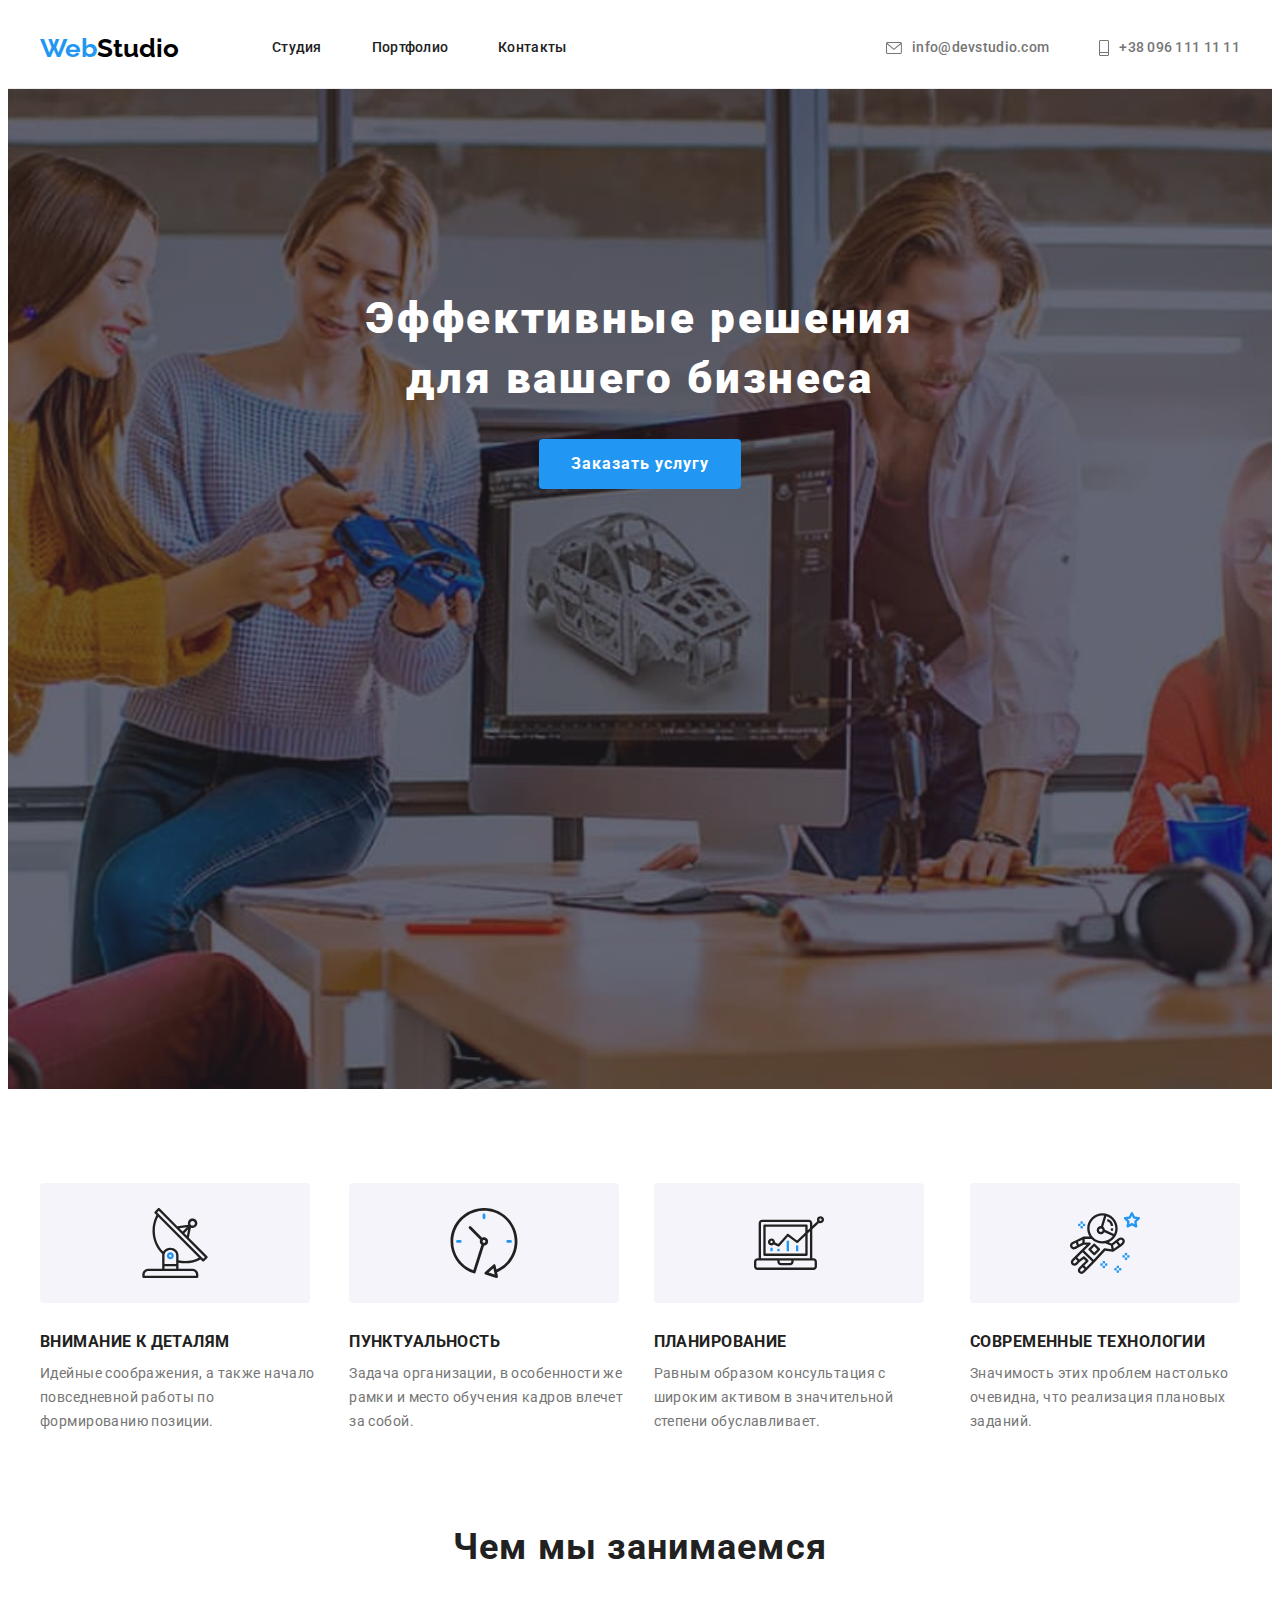
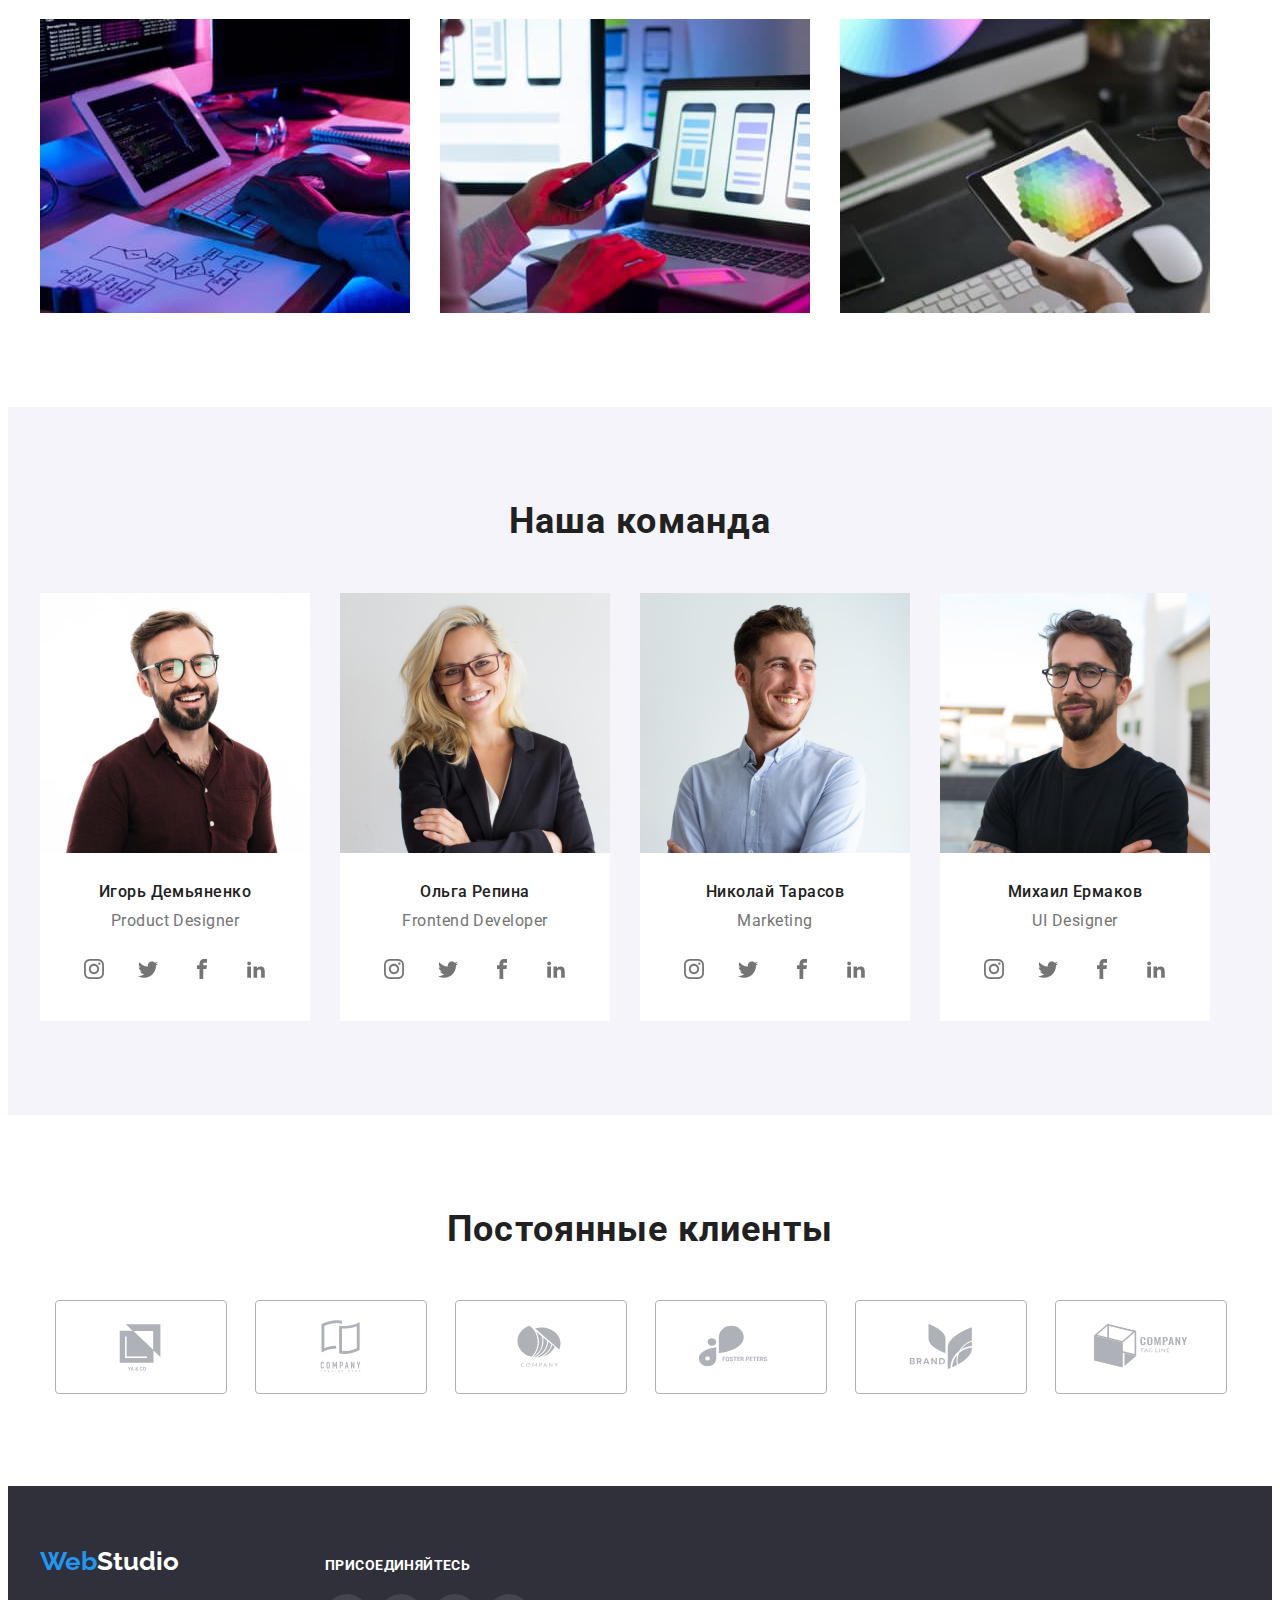
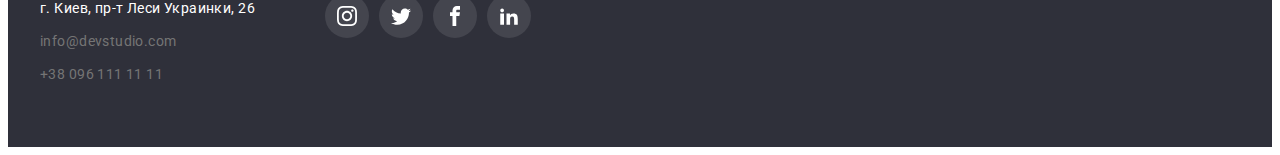
==== index.html @ a933f5f8 "Copy work 4 in work 5" ====
<!DOCTYPE html>
<html lang="ru">
<head>
    <meta charset="UTF-8">
    <meta http-equiv="X-UA-Compatible" content="IE=edge">
    <meta name="viewport" content="width=device-width, initial-scale=1.0">
    <title>Студия</title>
    <link rel="preconnect" href="https://fonts.googleapis.com">
<link rel="preconnect" href="https://fonts.gstatic.com" crossorigin>
<link href="https://fonts.googleapis.com/css2?family=Raleway:wght@700&family=Roboto:wght@400;500;700;900&display=swap" rel="stylesheet">
<link rel="stylesheet" href="https://cdnjs.cloudflare.com/ajax/libs/modern-normalize/1.1.0/modern-normalize.min.css" integrity="sha512-wpPYUAdjBVSE4KJnH1VR1HeZfpl1ub8YT/NKx4PuQ5NmX2tKuGu6U/JRp5y+Y8XG2tV+wKQpNHVUX03MfMFn9Q==" crossorigin="anonymous" referrerpolicy="no-referrer" />
<link rel="stylesheet" href="./css/styles.css">
</head>
    <body>
        <header>
            <div class="header-section">
                <div class="conteiner header-conteiner">
                    <nav class="header-nav">
                        <a class="logo-firstpart" href="./index.html">Web<span class="logo-secondpart">Studio</span></a>
                        <ul class="header-nav-list">
                            <li class="header-nav-item"><a class="nav-link" href="./index.html">Студия</a></li>
                            <li class="header-nav-item"><a class="nav-link" href="./portfolio.html">Портфолио</a></li>
                            <li class="header-nav-item"><a class="nav-link" href="" target="_blank" rel="noopener noferrer">Контакты</a></li>
                        </ul>
                    </nav>
                        <ul class="contacts">
                            <li class="contacts-item"><a class="contacts-link" href="mailto:info@devstudio.com"><svg class="mail-icon" width="16" height="12"><use href="./images/icons.svg#icon-mail-icon"></use></svg>info@devstudio.com</a></li>
                            <li class="contacts-item"><a class="contacts-link" href="tel:+38 0961111111"><svg class="tell-icon" width="10" height="16"><use href="./images/icons.svg#icon-tel-icon"></use></svg>+38 096 111 11 11</a></li>
                    </ul>
                </div>     
            </div>
        </header>
    <main>
            <section class="hero overlay">
                <div class="conteiner">
                    <h1 class="hero-title">Эффективные решения<br/> для вашего бизнеса</h1>
                    <button type="button" class="hero-button">Заказать услугу</button>
            </section>
            <section class="section">
                <div class="conteiner">
                    <h2 class="visually-hidden">Наши приоритеты</h2>
                    <ul class="priorities-list">
                        <li class="priorities-title">
                            <div class="icon-conteiner">
                                <svg width="70" height="70"><use href="./images/icons.svg#icon-antenna-1"></use></svg>
                            </div>
                            <h3>ВНИМАНИЕ К ДЕТАЛЯМ</h3>
                                <p class="priorities-text" >Идейные соображения, а также начало повседневной работы по формированию позиции.</p></li>
                        <li class="priorities-title">
                            <div class="icon-conteiner">
                                <svg width="70" height="70"><use href="./images/icons.svg#icon-clock-1"></use></svg>
                            </div>
                            <h3>ПУНКТУАЛЬНОСТЬ</h3>
                                <p class="priorities-text">Задача организации, в особенности же рамки и место обучения кадров влечет за собой.</p></li>
                        <li class="priorities-title">
                            <div class="icon-conteiner">
                                <svg width="70" height="70"><use href="./images/icons.svg#icon-diagram-1"></use></svg>
                            </div>
                            <h3>ПЛАНИРОВАНИЕ</h3>
                                <p class="priorities-text">Равным образом консультация с широким активом в значительной степени обуславливает.</p></li>
                        <li class="priorities-title">
                            <div class="icon-conteiner">
                                <svg width="70" height="70"><use href="./images/icons.svg#icon-astronaut-1"></use></svg>
                            </div>
                            <h3>СОВРЕМЕННЫЕ ТЕХНОЛОГИИ</h3>
                                <p class="priorities-text">Значимость этих проблем настолько очевидна, что реализация плановых заданий.</p></li>
                    </ul>
                </div>
            </div>
        </section>
        <section class="section specification">
            <div class="conteiner">
                <h2 class="specification-title">Чем мы занимаемся</h2>
                <ul class="specification-list">
                    <li class="specification-item"><img src="images\what_are_we_doing.jpg" alt="Проэктируем дизайн" width="370" height="294"></li>
                    <li class="specification-item"><img src="images\what_are_we_doing1.jpg" alt="Адаптация с гаджетами" width="370" height="294"></li>
                    <li class="specification-item"><img src="images\what_are_we_doing2.jpg" alt="Разработка приложений" width="370" height="294"></li>
                </ul>
            </div>
        </section>
        <section class="section team">
            <div class="conteiner">
                    <h2 class="team-title">Наша команда</h2>
                    <ul class="team-list" >
                        <li class="team-item"><img src="images\igor_demiyanenko.jpg" alt="Игорь Демьяненко фото" width="270" height="260">
                            <div class="team-list-card">
                                <h3 class="team-list-name">Игорь Демьяненко</h3>
                                <p class="team-list-profession">Product Designer</p>
                                <ul class="team-sociallink-list">
                                    <li class="team-sociallink-item">
                                        <a href="" class="team-social-link">
                                            <svg class="team-sociall-icon" width="20" height="20">
                                                <use href="./images/icons.svg#icon-instagram"></use>
                                            </svg>
                                        </a>
                                    </li>
                                    <li class="team-sociallink-item">
                                        <a href="" class="team-social-link">
                                            <svg class="team-sociall-icon" width="20" height="20">
                                                <use href="./images/icons.svg#icon-twitter"></use>
                                            </svg>
                                        </a>
                                    </li>
                                    <li class="team-sociallink-item">
                                        <a href="" class="team-social-link">
                                            <svg class="team-sociall-icon" width="20" height="20">
                                                <use href="./images/icons.svg#icon-facebook"></use>
                                            </svg>
                                        </a>
                                    </li>
                                    <li class="team-sociallink-item">
                                        <a href="" class="team-social-link">
                                            <svg class="team-sociall-icon" width="20" height="20">
                                                <use href="./images/icons.svg#icon-linkedin"></use>
                                            </svg>
                                        </a>
                                    </li>
                                </ul>
                            </div>
                        </li>
                        <li class="team-item"><img src="images\olha_repina.jpg" alt="Ольга Репина фото" width="270" height="260">
                            <div class="team-list-card">
                                <h3 class="team-list-name">Ольга Репина</h3>
                                <p class="team-list-profession">Frontend Developer</p>
                                <ul class="team-sociallink-list">
                                    <li class="team-sociallink-item">
                                        <a href="" class="team-social-link">
                                            <svg class="team-sociall-icon" width="20" height="20">
                                                <use href="./images/icons.svg#icon-instagram"></use>
                                            </svg>
                                        </a>
                                    </li>
                                    <li class="team-sociallink-item">
                                        <a href="" class="team-social-link">
                                            <svg class="team-sociall-icon" width="20" height="20">
                                                <use href="./images/icons.svg#icon-twitter"></use>
                                            </svg>
                                        </a>
                                    </li>
                                    <li class="team-sociallink-item">
                                        <a href="" class="team-social-link">
                                            <svg class="team-sociall-icon" width="20" height="20">
                                                <use href="./images/icons.svg#icon-facebook"></use>
                                            </svg>
                                        </a>
                                    </li>
                                    <li class="team-sociallink-item">
                                        <a href="" class="team-social-link">
                                            <svg class="team-sociall-icon" width="20" height="20">
                                                <use href="./images/icons.svg#icon-linkedin"></use>
                                            </svg>
                                        </a>
                                    </li>
                                </ul>
                            </div>
                        </li>
                        <li class="team-item"><img src="images\nikolay_tarasov.jpg" alt="Николай Тарасов фото" width="270" height="260">
                            <div class="team-list-card">
                                <h3 class="team-list-name">Николай Тарасов</h3>
                                <p class="team-list-profession">Marketing</p>
                                <ul class="team-sociallink-list">
                                    <li class="team-sociallink-item">
                                        <a href="" class="team-social-link">
                                            <svg class="team-sociall-icon" width="20" height="20">
                                                <use href="./images/icons.svg#icon-instagram"></use>
                                            </svg>
                                        </a>
                                    </li>
                                    <li class="team-sociallink-item">
                                        <a href="" class="team-social-link">
                                            <svg class="team-sociall-icon" width="20" height="20">
                                                <use href="./images/icons.svg#icon-twitter"></use>
                                            </svg>
                                        </a>
                                    </li>
                                    <li class="team-sociallink-item">
                                        <a href="" class="team-social-link">
                                            <svg class="team-sociall-icon" width="20" height="20">
                                                <use href="./images/icons.svg#icon-facebook"></use>
                                            </svg>
                                        </a>
                                    </li>
                                    <li class="team-sociallink-item">
                                        <a href="" class="team-social-link">
                                            <svg class="team-sociall-icon" width="20" height="20">
                                                <use href="./images/icons.svg#icon-linkedin"></use>
                                            </svg>
                                        </a>
                                    </li>
                                </ul>
                            </div>
                        </li>
                        <li class="team-item"><img src="images\mihail_ermakov.jpg" alt="Михаил Ермаков фото" width="270" height="260">
                            <div class="team-list-card">
                                <h3 class="team-list-name">Михаил Ермаков</h3>
                                <p class="team-list-profession">UI Designer</p>
                                <ul class="team-sociallink-list">
                                    <li class="team-sociallink-item">
                                        <a href="" class="team-social-link">
                                            <svg class="team-sociall-icon" width="20" height="20">
                                                <use href="./images/icons.svg#icon-instagram"></use>
                                            </svg>
                                        </a>
                                    </li>
                                    <li class="team-sociallink-item">
                                        <a href="" class="team-social-link">
                                            <svg class="team-sociall-icon" width="20" height="20">
                                                <use href="./images/icons.svg#icon-twitter"></use>
                                            </svg>
                                        </a>
                                    </li>
                                    <li class="team-sociallink-item">
                                        <a href="" class="team-social-link">
                                            <svg class="team-sociall-icon" width="20" height="20">
                                                <use href="./images/icons.svg#icon-facebook"></use>
                                            </svg>
                                        </a>
                                    </li>
                                    <li class="team-sociallink-item">
                                        <a href="" class="team-social-link">
                                            <svg class="team-sociall-icon" width="20" height="20">
                                                <use href="./images/icons.svg#icon-linkedin"></use>
                                            </svg>
                                        </a>
                                    </li>
                                </ul>
                            </div>
                        </li>
                    </ul>
            </div>
        </section>
        <section class="section">
            <div class="conteiner">
                <h2 class="clients-title">Постоянные клиенты</h2>
                <ul class="clients-list">
                    <li class="clients-item">
                        <a href="" class="clients-link">
                            <svg class="clients-icon" width="106" height="60">
                            <use href="./images/icons.svg#icon-clients-logoone"></use>
                            </svg>
                        </a>
                    </li>
                    <li class="clients-item">
                        <a href="" class="clients-link">
                            <svg class="clients-icon" width="106" height="60">
                                <use href="./images/icons.svg#icon-clients-logotwo"></use>
                            </svg>
                        </a>
                    </li>
                    <li class="clients-item">
                        <a href="" class="clients-link">
                            <svg class="clients-icon" width="106" height="60">
                                <use href="./images/icons.svg#icon-clients-logothree"></use>
                            </svg>
                        </a>
                    </li>
                    <li class="clients-item">
                        <a href="" class="clients-link">
                            <svg class="clients-icon" width="106" height="60">
                                <use href="./images/icons.svg#icon-clients-logofour"></use>
                            </svg>
                        </a>
                    </li>
                    <li class="clients-item">
                        <a href="" class="clients-link">
                            <svg class="clients-icon" width="106" height="60">
                                <use href="./images/icons.svg#icon-clients-logofive"></use>
                            </svg>
                        </a>
                    </li>
                    <li class="clients-item">
                        <a href="" class="clients-link">
                            <svg class="clients-icon" width="106" height="60">
                                <use href="./images/icons.svg#icon-clients-logosix"></use>
                            </svg>
                        </a>
                    </li>
                </ul>

            </div>
        </section>
    </main>
        <footer class="section-footer">
            <div class="conteiner conteiner-footer">
                <div class="footer-logo-part">
                    <a class="logo-firstpartfooter footer-link" href="./index.html">Web<span class="logo-secondpartfooter">Studio</span></a>
                    <address class="address-section">
                        <ul class="footer-address-list">
                            <li class="footer-address"><p>г. Киев, пр-т Леси Украинки, 26</p></li>
                            <li class="footer-contacts"><a class="footer-link" href="mailto:info@devstudio.com">info@devstudio.com</a></li>
                            <li class="footer-contacts"><a class="footer-link" href="tel:+380961111111">+38 096 111 11 11</a></li>
                        </ul>
                    </address>
                </div>
                <div class="footer-join-part">
                    <p class="join-title">ПРИСОЕДИНЯЙТЕСЬ</p>
                    <ul class="join-list">
                        <li class="join-item">
                            <a href="" class="footer-social-link">
                                <svg class="footer-social-icon" width="20" height="20">
                                    <use href="./images/icons.svg#icon-instagram"></use>
                                </svg>
                            </a>
                        </li>
                        <li class="join-item">
                            <a href="" class="footer-social-link">
                                <svg class="footer-social-icon" width="20" height="20">
                                    <use href="./images/icons.svg#icon-twitter"></use>
                                </svg>
                            </a>
                        </li>
                        <li class="join-item">
                            <a href="" class="footer-social-link">
                                <svg class="footer-social-icon" width="20" height="20">
                                    <use href="./images/icons.svg#icon-facebook"></use>
                                </svg>
                            </a>
                        </li>
                        <li class="join-item">
                            <a href="" class="footer-social-link">
                                <svg class="footer-social-icon" width="20" height="20">
                                    <use href="./images/icons.svg#icon-linkedin"></use>
                                </svg>
                            </a>
                        </li>
                    </ul>
                </div>
            </div>
        </footer>
    </body>
</html>
---- css/styles.css ----
:root {
    --hero-title-color: #ffffff;
    --second-title-color: #212121;
    --third-title-color: #212121;
    --main-text-color: #757575;
    --btn-text-color: #ffffff;
    --header-text-color: #212121;
    --accent-color: #2196F3;
    --header-link-color:#757575;
}

p, h1,h2,h3,h4,h5,h6 {
    margin: 0;
}

ul {
    list-style: none;
    padding: 0;
    margin: 0;
}
.visually-hidden {
    position: absolute;
    clip: rect(0 0 0 0);
    width: 1px;
    height: 1px;
    margin: -1px;
    border: 0;
    padding: 0;
    overflow: hidden;
  }

img {
    display: block;
    max-width: 100%;
    height: auto;
}
.conteiner{ 
    width: 1200px;
    padding-left: 15px;
    padding-right: 15px;
    margin: 0 auto;
}
.section {
    padding-top: 94px;
    padding-bottom: 94px;
}

button {
    cursor: pointer;
}

body {
    font-family:"Roboto", sans-serif;
    color: var(--main-text-color)
}

address {
    font-style: normal
}

a {
    text-decoration: none;
}
/*----------------HEADER-------------*/

.header-section {
    border-bottom: 1px solid;
    color: #ECECEC;
}

.header-conteiner {
    display: flex;
    align-items: center;
}
.header-nav-list {
    display: flex;
    margin-left: 93px;
}
.header-nav {
    display: flex;
    align-items: center;
}

.contacts {
    display: flex;
    margin-left: auto;
}

.header-nav-item:not(:last-child){
    margin-right: 50px;
}
.contacts-item+.contacts-item {
    margin-left: 50px;
}

.logo-firstpart {
    font-family: Raleway;
    font-weight: 700;
    font-size: 26px;
    line-height: 1.19;
    color: var(--accent-color);
}
.logo-secondpart {
    color: #000000;
}
.nav-link {
    display: inline-block;
    padding-top: 32px;
    padding-bottom: 32px;

    color:var(--header-text-color);
    font-weight: 500;
    font-size: 14px;
    line-height: 1.14;
    letter-spacing: 0.02em;
}

.mail-icon {
    display:inline-block;
    margin-right: 10px;
    fill:currentColor;
}
.tell-icon {
    display: inline-block;
    margin-right: 10px;
    fill: currentColor;
}
.mail-icon:hover {
    fill: var(--accent-color);
}
.tell-icon:hover {
    fill: var(--accent-color);
}
.contacts-link {
    display: flex;
    padding-top: 32px;
    padding-bottom: 32px;
    align-items: center;

    color: var(--header-link-color);
    font-weight: 500;
    font-size: 14px;
    line-height: 1.14;
    letter-spacing: 0.02em;
}
.contacts-link:hover,
.contacts-link:focus {
    color: var(--accent-color);
}
.nav-link:hover,
.nav-link:focus {
    color: var(--accent-color);
}

/*----------------HERO-------------*/
.hero {
    padding-top: 200px;
    padding-bottom: 200px;

    background-color:#2F303A;
    text-align: center;
}
.overlay {
    max-width: 1600px;
    height: 600px;
    margin-left: auto;
    margin-right: auto;
    background-image: linear-gradient(
       rgba(47, 48, 58, 0.4),
       rgba(47, 48, 58, 0.4)),
    url(../images/hero.jpg);
    background-repeat: no-repeat;
    background-size: cover;
    background-position: center;
}
.hero-title {
    font-weight: 900;
    font-size: 44px;
    line-height: 1.36;
    letter-spacing: 0.06em;
    color: var(--hero-title-color);

}
.hero-button {
    display: inline-block;
    margin-top: 30px;
    padding-top: 10px;
    padding-right: 32px;
    padding-bottom: 10px;
    padding-left: 32px;

    font-family: inherit;
    background-color:var(--accent-color);
    font-weight: 700;
    font-size: 16px;
    line-height: 1.87;
    letter-spacing: 0.06em;
    color:var(--btn-text-color);
    border-radius: 4px;
    border:none ;
}
 /*-----------priorities---------*/ 

.priorities-title {
    font-weight: 700;
    font-size: 14px;
    line-height: 1.14;
    letter-spacing: 0.03em;
    color: var(--third-title-color);
}
.icon-conteiner {
    display: flex;
    width: 270px;
    height: 120px;
    margin-bottom: 30px;

    background: #F5F4FA;
    border-radius: 4px;
    align-items: center;
    justify-content: center;
}

 .priorities-title:not(:last-child){
    margin-right: 30px;
 }
 .priorities-text:not(:last-child){
    margin-right: 30px;
 }
 .priorities-list {
    display: flex;
 }

.priorities-text {
    margin-top: 10px;

    font-weight: 400;
    font-size: 14px;
    line-height: 1.71;
    letter-spacing: 0.03em;
    color: var(--main-text-color);
}
/*-------------specification------------*/

.section.specification {
    padding-top: 0px;
}
.specification-title {
    font-weight: 700;
    font-size: 36px;
    line-height: 1.16;
    letter-spacing: 0.03em;
    color: var(--second-title-color);
}

.specification-item:not(:last-child){
    margin-right: 30px;
}
.specification-list { 
    display: flex;
    margin-top: 50px;
}


.specification-title {
    text-align: center;
}
/*-------------TEAM------------*/

.team {
    background-color:#F5F4FA ;
}
.team-title {
    font-weight: 700;
    font-size: 36px;
    line-height: 1.16;
    letter-spacing: 0.03em;
    color: var(--second-title-color);
}
.team-list-name {
    font-weight: 500;
    font-size: 16px;
    line-height: 1.18;
    letter-spacing: 0.03em;
    color: var(--third-title-color);
}

.team-list {
    display: flex;
    margin-top: 50px;
}
.team-item:not(:last-child){
    margin-right: 30px;
}
.team-list-card {
    padding-top: 30px;
    padding-bottom: 30px;
    text-align: center;
    background-color: #FFFFFF;
}
.team-sociallink-list {
    display: flex;
    justify-content: center;
}

.team-sociallink-item + .team-sociallink-item {
    margin-left: 10px;
}
.team-social-link {
    width: 100%;
    height: 100%;
    display: flex;
    align-items: center;
    justify-content: center;
    width: 44px;
    height: 44px;
    border-radius: 50%;
    fill: var(--main-text-color)
}

.team-social-link:hover,
.team-social-link:focus {
    background-color: var(--accent-color);
    fill: white;
}


.team-sociall-icon 

.team-item {
    background: #FFFFFF;
    box-shadow: 0px 1px 3px rgba(0, 0, 0, 0.12), 0px 1px 1px rgba(0, 0, 0, 0.14), 0px 2px 1px rgba(0, 0, 0, 0.2);
    border-radius: 0px 0px 4px 4px;

}
.team-title {
    text-align: center;
}

.team-list-profession{
    margin-top: 10px;
    margin-bottom: 16px;

    font-size: 16px;
    line-height: 1.18;
    letter-spacing: 0.03em;
    color: var(--main-text-color);
}
/*-----------CLIENTS-----------*/

.clients-title {
    font-weight: 700;
    font-size: 36px;
    line-height: 1.16;
    letter-spacing: 0.03em;
    text-align: center;

    color: var(--second-title-color)
}
.clients-list {
    margin-top: 50px;
    display: flex;
    justify-content: center;
    
}
.clients-item {
    width: 170px;
    height: 92px;
    
    
  
}
.clients-item +.clients-item {
    margin-left: 30px;
}
.clients-link:hover,
.clients-link:focus {
    color: var(--accent-color);
    border-color: var(--accent-color);
}
.clients-link {
    width: 100%;
    height: 100%;
    display: flex;
    justify-content: center;
    align-items: center;
    border: 1px solid #AFB1B8;
    border-radius: 4px;
    
    color: #AFB1B8;
    
}
.clients-icon {
    fill:currentColor;
}

/*-------------footer------------*/
.section-footer {
    padding-top: 60px;
    padding-bottom: 60px;

    background-color: #2F303A;
}


.conteiner-footer {
    display: flex;
    align-items: baseline;
}
.join-list {
    display: flex;
    margin-top: 20px;
}
.footer-join-part {
    margin-left: 70px;
}
.join-item {
    width: 44px;
    height: 44px;
   
}
.join-item +.join-item {
    margin-left: 10px;
}
.footer-social-link {
    width: 100%;
    height: 100%;
    display: flex;
    align-items: center;
    justify-content: center;
    border-radius: 50%;
    background: rgba(255, 255, 255, 0.1);
}
.footer-social-icon {
    fill: #FFFFFF;
}
.footer-social-link:hover,
.footer-social-link:focus {
    background-color: var(--accent-color);
}

.join-title {
    font-weight: 700;
    font-size: 14px;
    line-height: 1.14;
    letter-spacing: 0.03em;
    color: #FFFFFF;
}

.footer-link {
    color: var(--main-text-color);
}


.address-section {
    margin-top:20px ;
}

.logo-firstpartfooter {
    font-family: Raleway;
    font-weight: 700;
    font-size: 26px;
    line-height: 1.19;
    color: var(--accent-color);

}
.logo-secondpartfooter {
    color: #FFFFFF;
}

.footer-contacts {
    margin-top: 9px;
    font-size: 14px;
    line-height: 1.7;
    letter-spacing: 0.03em;
}
.footer-address {
    font-size: 14px;
    line-height: 1.7;
    letter-spacing: 0.03em;
    color: #FFFFFF;

}

/*-------------PORTFOLIO ------------*/

.portfolio-nav-item:not(:last-child){
    margin-right: 8px;
}

.portfolio-nav {
    display: flex;
    justify-content: center;
}

.portfolio-buttons {
    padding: 6px 22px;

    font-family: inherit; 
    background-color: #F5F4FA;
    font-weight: 500;
    font-size: 16px;
    line-height: 1.6;
    letter-spacing: 0.03em;
    color :#212121;
    border: none;
    border-radius: 4px;
}
/*------------PORTFOLIO BOX---------*/


.portfolio-list:nth-child(3n) {
    margin-right: 0;
}
.portfolio-list:nth-last-child(-n+3) {
    margin-bottom: 0;
}

.portfolio-box {
    display: flex;
    flex-wrap: wrap;
    margin-top: 50px;
}
.portfolio-list-title {
    font-weight: 700;
    font-size: 18px;
    line-height: 2;
    letter-spacing: 0.06em;
    color: var(--third-title-color);

}

.portfolio-list {
    margin-right: 30px;
    margin-bottom: 30px;
}

.portfolio-buttons:hover {
    color: #FFFFFF;
    background-color: var(--accent-color);
    box-shadow: 0px 3px 1px rgba(0, 0, 0, 0.1), 0px 1px 2px rgba(0, 0, 0, 0.08), 0px 2px 2px rgba(0, 0, 0, 0.12);
    border-radius: 4px;
}
.portfolio-buttons:focus {
    color: #FFFFFF;
    background-color: var(--accent-color);
    box-shadow: 0px 3px 1px rgba(0, 0, 0, 0.1), 0px 1px 2px rgba(0, 0, 0, 0.08), 0px 2px 2px rgba(0, 0, 0, 0.12);
    border-radius: 4px;
    
}

.portfolio-list-type {
    font-size: 16px;
    line-height: 1.87;
    letter-spacing: 0.03em;
    color:var(--main-text-color);
}
.portfolio-list-card {
    padding-top: 20px;
    padding-right: 24px;
    padding-left: 24px;
    padding-bottom: 20px;

    border-right: 1px solid #EEEEEE;
    border-bottom: 1px solid #EEEEEE;
    border-left: 1px solid #EEEEEE; 

    background-color:#FFFFFF; 
}

.portfolio-list-item {
    display: block;
    color: getcolor('text-primary');  
  }
.portfolio-list-item:hover,
.portfolio-list-item:focus {
    box-shadow: 0px 1px 1px rgba(0, 0, 0, 0.12), 0px 4px 4px rgba(0, 0, 0, 0.06),
    1px 4px 6px rgba(0, 0, 0, 0.16);
}
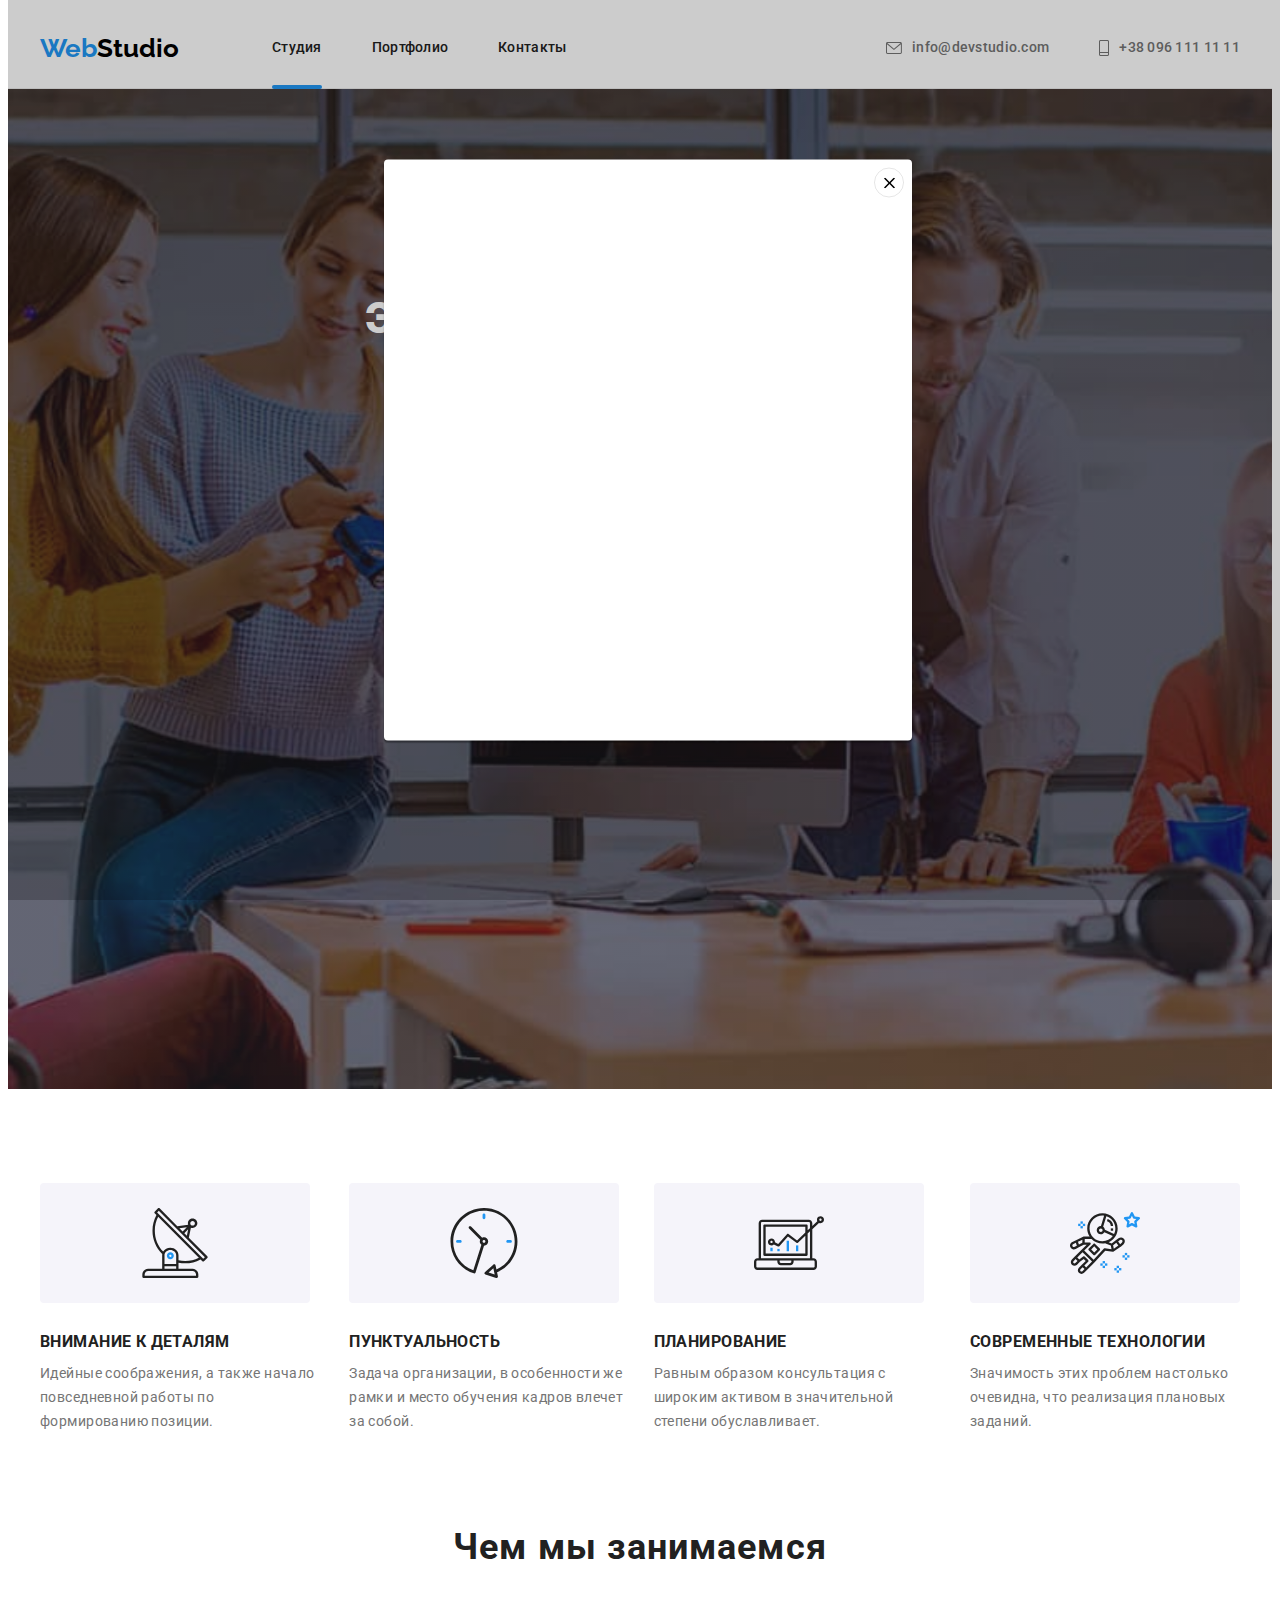
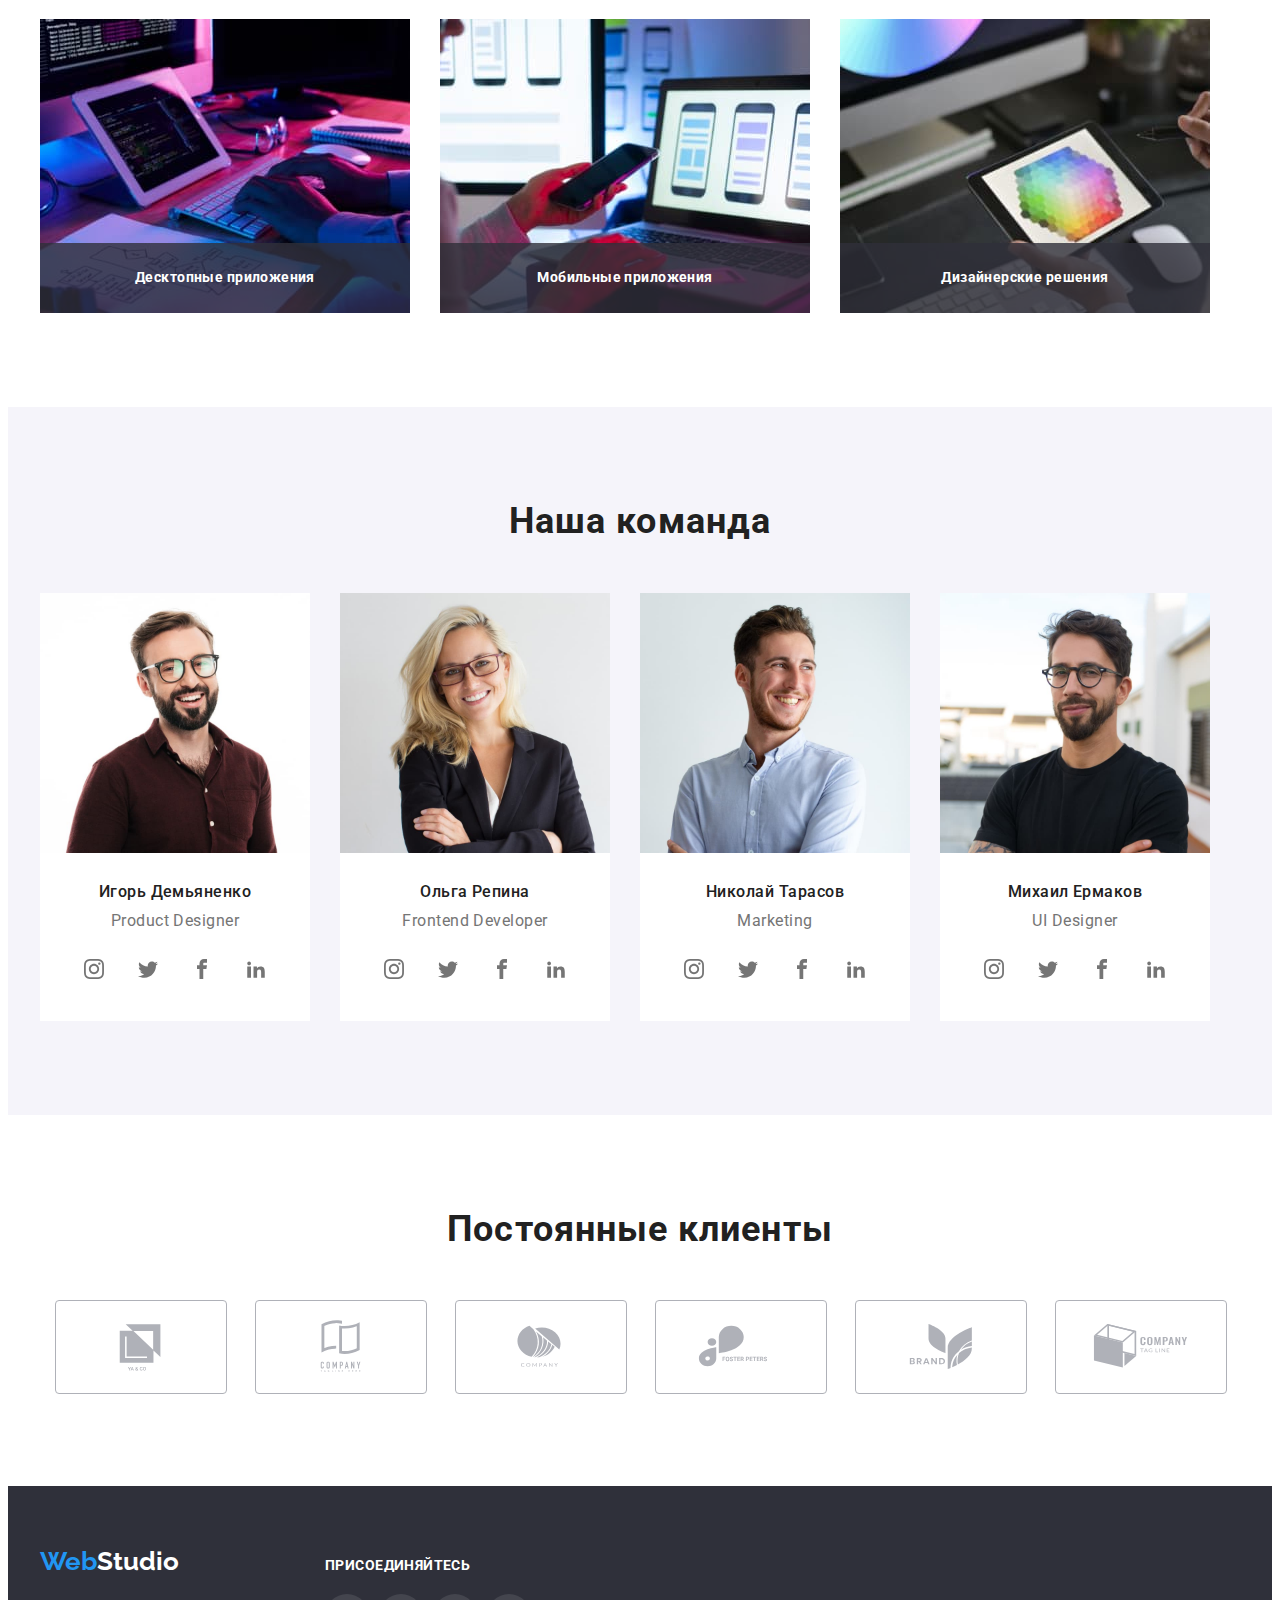
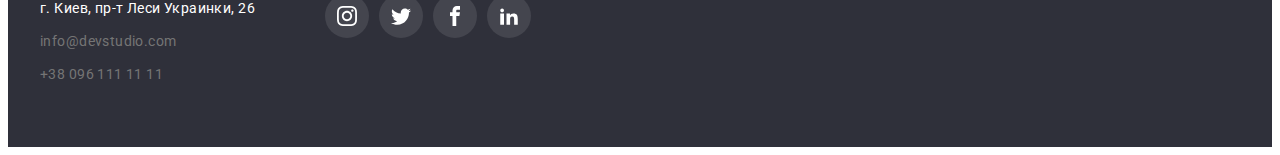
==== commit 70a586b1: "много работ над 5ой дом раб" ====
--- a/index.html
+++ b/index.html
@@ -18,9 +18,9 @@
                     <nav class="header-nav">
                         <a class="logo-firstpart" href="./index.html">Web<span class="logo-secondpart">Studio</span></a>
                         <ul class="header-nav-list">
-                            <li class="header-nav-item"><a class="nav-link" href="./index.html">Студия</a></li>
-                            <li class="header-nav-item"><a class="nav-link" href="./portfolio.html">Портфолио</a></li>
-                            <li class="header-nav-item"><a class="nav-link" href="" target="_blank" rel="noopener noferrer">Контакты</a></li>
+                            <li class="header-nav-item"><a class="nav-link current" href="./index.html">Студия</a></li>
+                            <li class="header-nav-item"><a class="nav-link " href="./portfolio.html">Портфолио</a></li>
+                            <li class="header-nav-item"><a class="nav-link " href="" target="_blank" rel="noopener noferrer">Контакты</a></li>
                         </ul>
                     </nav>
                         <ul class="contacts">
@@ -72,9 +72,15 @@
             <div class="conteiner">
                 <h2 class="specification-title">Чем мы занимаемся</h2>
                 <ul class="specification-list">
-                    <li class="specification-item"><img src="images\what_are_we_doing.jpg" alt="Проэктируем дизайн" width="370" height="294"></li>
-                    <li class="specification-item"><img src="images\what_are_we_doing1.jpg" alt="Адаптация с гаджетами" width="370" height="294"></li>
-                    <li class="specification-item"><img src="images\what_are_we_doing2.jpg" alt="Разработка приложений" width="370" height="294"></li>
+                    <li class="specification-item"><img src="images\what_are_we_doing.jpg" alt="Проэктируем дизайн" width="370" height="294">
+                        <p class="specification-text">Десктопные приложения</p>
+                    </li>
+                    <li class="specification-item"><img src="images\what_are_we_doing1.jpg" alt="Адаптация с гаджетами" width="370" height="294">
+                        <p class="specification-text">Мобильные приложения</p>
+                    </li>
+                    <li class="specification-item"><img src="images\what_are_we_doing2.jpg" alt="Разработка приложений" width="370" height="294">
+                        <p class="specification-text">Дизайнерские решения</p>
+                    </li>
                 </ul>
             </div>
         </section>
@@ -327,5 +333,14 @@
                 </div>
             </div>
         </footer>
+        <div class="backdrop">
+            <div class="modal">
+                <button type="button" class="modal-close">
+                    <svg class="modal-close-icon" width="11" height="11">
+                        <use href="./images/icons.svg#icon-close"></use>
+                    </svg>
+                </button>
+            </div>
+        </div>
     </body>
 </html>--- a/css/styles.css
+++ b/css/styles.css
@@ -103,17 +103,6 @@
 .logo-secondpart {
     color: #000000;
 }
-.nav-link {
-    display: inline-block;
-    padding-top: 32px;
-    padding-bottom: 32px;
-
-    color:var(--header-text-color);
-    font-weight: 500;
-    font-size: 14px;
-    line-height: 1.14;
-    letter-spacing: 0.02em;
-}
 
 .mail-icon {
     display:inline-block;
@@ -142,7 +131,10 @@
     font-size: 14px;
     line-height: 1.14;
     letter-spacing: 0.02em;
-}
+
+    transition: color 250ms cubic-bezier(0.4, 0, 0.2, 1);
+}
+
 .contacts-link:hover,
 .contacts-link:focus {
     color: var(--accent-color);
@@ -150,6 +142,30 @@
 .nav-link:hover,
 .nav-link:focus {
     color: var(--accent-color);
+}
+.nav-link {
+    position: relative;
+    display: inline-block;
+    padding-top: 32px;
+    padding-bottom: 32px;
+
+    color:var(--header-text-color);
+    font-weight: 500;
+    font-size: 14px;
+    line-height: 1.14;
+    letter-spacing: 0.02em;
+    
+    transition: color 250ms cubic-bezier(0.4, 0, 0.2, 1);
+}
+.current::after {
+    position: absolute;
+    display: block;
+    content:"";
+    width: 100%;
+    height: 4px;
+    border-radius: 2px;
+    bottom: -1px;
+    background-color: var(--accent-color);
 }
 
 /*----------------HERO-------------*/
@@ -199,6 +215,38 @@
     border-radius: 4px;
     border:none ;
 }
+.backdrop {
+    width: 100vw;
+    height: 100vh;
+    background-color:  rgba(0, 0, 0, 0.2);
+    position: fixed;
+    top: 0;
+}
+.modal {
+    position: absolute;
+    width: 528px;
+    min-height: 581px;
+    background-color: #FFFFFF;
+    box-shadow: 0px 1px 3px rgba(0, 0, 0, 0.12), 0px 1px 1px rgba(0, 0, 0, 0.14), 0px 2px 1px rgba(0, 0, 0, 0.2);
+    border-radius: 4px;
+    top: 50%;
+    left: 50%;
+    transform: translate(-50%,-50%);
+}
+.modal-close {
+    position: absolute;
+    display: flex;
+    align-items: center;
+    justify-content: center;
+    width: 30px;
+    height: 30px;
+    top: 8px;
+    right: 8px;
+    
+    background-color: transparent;
+    border: 1px solid rgba(0, 0, 0, 0.1);
+    border-radius: 50%;   
+}
  /*-----------priorities---------*/ 
 
 .priorities-title {
@@ -251,6 +299,27 @@
     letter-spacing: 0.03em;
     color: var(--second-title-color);
 }
+.specification-item {
+    position: relative;
+    display: flex;
+}
+.specification-text {
+    position: absolute;
+    display: flex;
+    justify-content: center;
+    align-items: center;
+    width: 100%;
+    bottom: 0;
+    padding-top: 27px;
+    padding-bottom: 27px;
+
+    font-weight: 700;
+    font-size: 14px;
+    line-height: 1.14;
+    letter-spacing: 0.03em;
+    color: #FFFFFF;
+    background-color:rgba(47, 48, 58, 0.8);
+}
 
 .specification-item:not(:last-child){
     margin-right: 30px;
@@ -314,7 +383,9 @@
     width: 44px;
     height: 44px;
     border-radius: 50%;
-    fill: var(--main-text-color)
+    fill: var(--main-text-color);
+    transition: fill 250ms cubic-bezier(0.4, 0, 0.2, 1),background-color 250ms cubic-bezier(0.4, 0, 0.2, 1);
+
 }
 
 .team-social-link:hover,
@@ -387,6 +458,8 @@
     border-radius: 4px;
     
     color: #AFB1B8;
+
+    transition: color 250ms cubic-bezier(0.4, 0, 0.2, 1);
     
 }
 .clients-icon {
@@ -429,6 +502,8 @@
     justify-content: center;
     border-radius: 50%;
     background: rgba(255, 255, 255, 0.1);
+
+    transition: background-color 250ms cubic-bezier(0.4, 0, 0.2, 1);
 }
 .footer-social-icon {
     fill: #FFFFFF;
@@ -504,6 +579,7 @@
     color :#212121;
     border: none;
     border-radius: 4px;
+    transition: background-color 250ms cubic-bezier(0.4, 0, 0.2, 1), color 250ms cubic-bezier(0.4, 0, 0.2, 1), box-shadow 250ms;
 }
 /*------------PORTFOLIO BOX---------*/
 
@@ -534,19 +610,14 @@
     margin-bottom: 30px;
 }
 
-.portfolio-buttons:hover {
-    color: #FFFFFF;
-    background-color: var(--accent-color);
-    box-shadow: 0px 3px 1px rgba(0, 0, 0, 0.1), 0px 1px 2px rgba(0, 0, 0, 0.08), 0px 2px 2px rgba(0, 0, 0, 0.12);
-    border-radius: 4px;
-}
+.portfolio-buttons:hover,
 .portfolio-buttons:focus {
     color: #FFFFFF;
     background-color: var(--accent-color);
     box-shadow: 0px 3px 1px rgba(0, 0, 0, 0.1), 0px 1px 2px rgba(0, 0, 0, 0.08), 0px 2px 2px rgba(0, 0, 0, 0.12);
     border-radius: 4px;
-    
-}
+}
+
 
 .portfolio-list-type {
     font-size: 16px;
@@ -569,10 +640,12 @@
 
 .portfolio-list-item {
     display: block;
-    color: getcolor('text-primary');  
-  }
+    color: getcolor('text-primary'); 
+    transition: box-shadow 250ms cubic-bezier(0.4, 0, 0.2, 1); 
+}
 .portfolio-list-item:hover,
 .portfolio-list-item:focus {
     box-shadow: 0px 1px 1px rgba(0, 0, 0, 0.12), 0px 4px 4px rgba(0, 0, 0, 0.06),
     1px 4px 6px rgba(0, 0, 0, 0.16);
-}+}
+
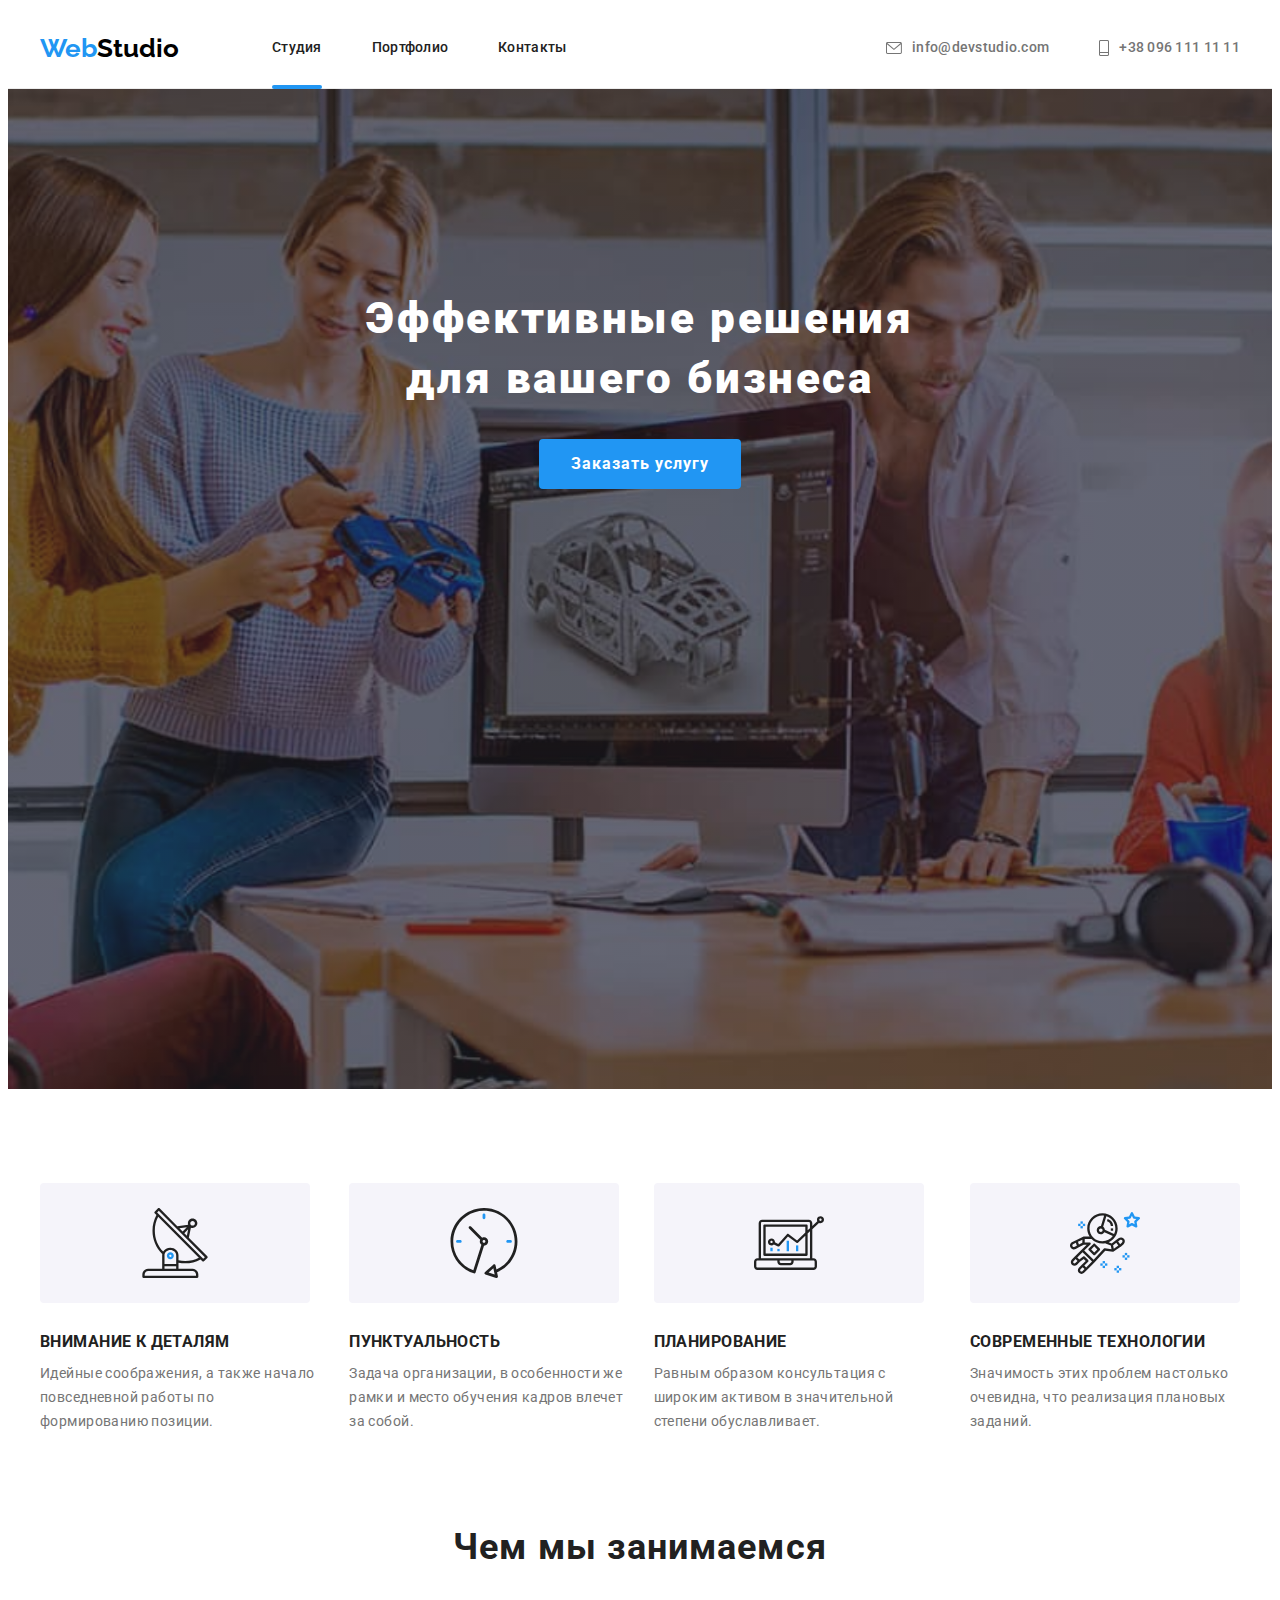
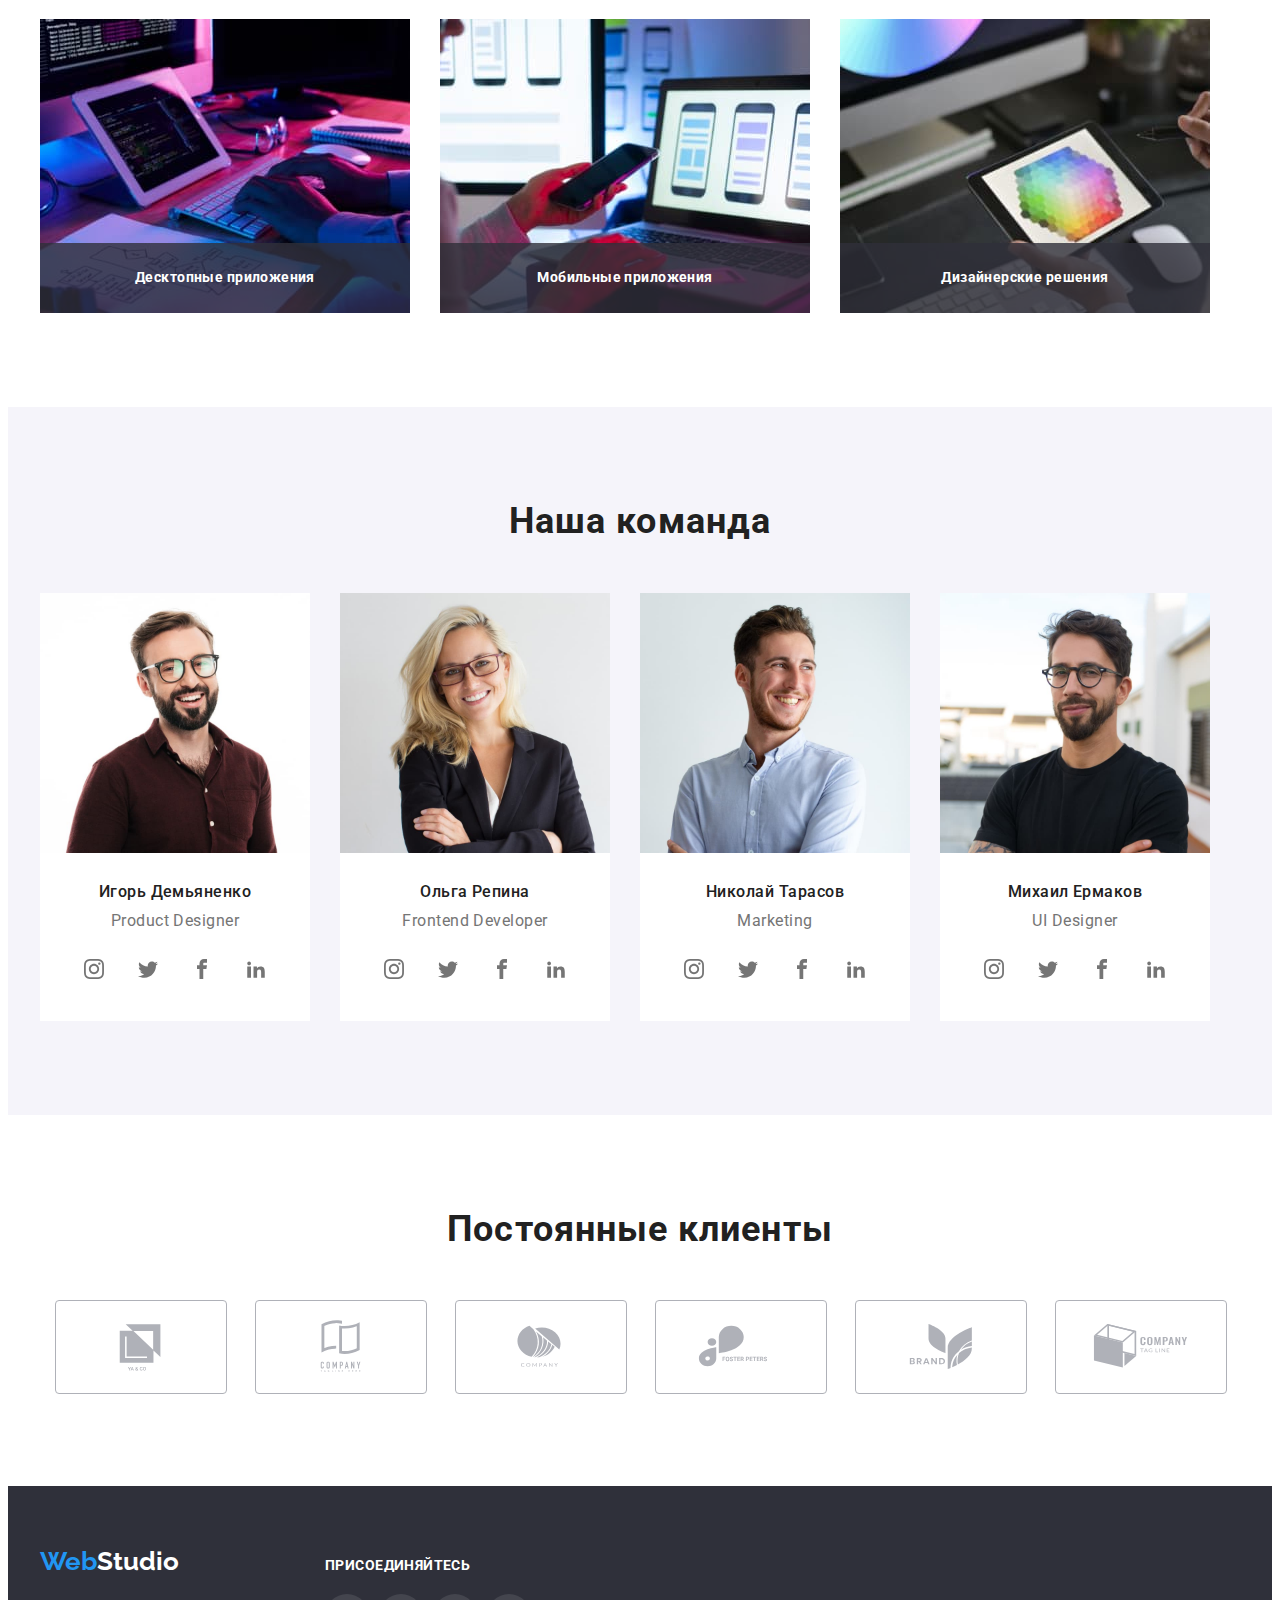
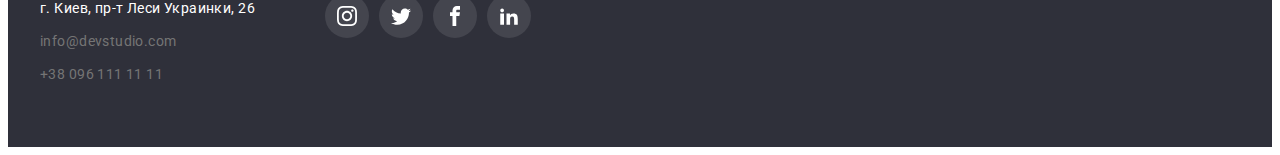
==== commit c8f43385: "Add modal. add hidden card in Portfolio" ====
--- a/index.html
+++ b/index.html
@@ -34,7 +34,7 @@
             <section class="hero overlay">
                 <div class="conteiner">
                     <h1 class="hero-title">Эффективные решения<br/> для вашего бизнеса</h1>
-                    <button type="button" class="hero-button">Заказать услугу</button>
+                    <button type="button" class="hero-button" data-modal-open>Заказать услугу</button>
             </section>
             <section class="section">
                 <div class="conteiner">
@@ -333,14 +333,15 @@
                 </div>
             </div>
         </footer>
-        <div class="backdrop">
+        <div class="backdrop is-hidden" data-modal>
             <div class="modal">
-                <button type="button" class="modal-close">
-                    <svg class="modal-close-icon" width="11" height="11">
+                <button type="button" class="modal-close" data-modal-close>
+                    <svg class="modal-close-icon" width="18" height="18">
                         <use href="./images/icons.svg#icon-close"></use>
                     </svg>
                 </button>
             </div>
         </div>
+        <script src="./js/modal.js"></script>
     </body>
 </html>--- a/css/styles.css
+++ b/css/styles.css
@@ -221,6 +221,11 @@
     background-color:  rgba(0, 0, 0, 0.2);
     position: fixed;
     top: 0;
+    transition: opacity 650ms, visibility 650ms;
+}
+.backdrop.is-hidden .modal {
+    transform: skew(120deg) translate(1200px); 
+    transition: transform 650ms;
 }
 .modal {
     position: absolute;
@@ -231,7 +236,9 @@
     border-radius: 4px;
     top: 50%;
     left: 50%;
+    transform: skew(0deg);
     transform: translate(-50%,-50%);
+    transition: transform 850ms;
 }
 .modal-close {
     position: absolute;
@@ -247,6 +254,11 @@
     border: 1px solid rgba(0, 0, 0, 0.1);
     border-radius: 50%;   
 }
+.is-hidden {
+    visibility: hidden;
+    opacity: 0;
+    pointer-events: none;
+}
  /*-----------priorities---------*/ 
 
 .priorities-title {
@@ -648,4 +660,27 @@
     box-shadow: 0px 1px 1px rgba(0, 0, 0, 0.12), 0px 4px 4px rgba(0, 0, 0, 0.06),
     1px 4px 6px rgba(0, 0, 0, 0.16);
 }
-
+.portfolio-list-item:hover .portfolio-overlay-text {
+    transform: translateY(0);
+}
+.portfolio-overlay-text {
+    position: absolute;
+    top:0;
+    left: 0;
+    padding: 63px 24px;
+    height: 100%;
+
+    font-weight: 400;
+    font-size: 18px;
+    line-height: 1.55;
+    letter-spacing: 0.03em;
+    color: #FFFFFF;
+    background-color: rgba(33, 150, 243, 0.9);
+    overflow: auto;
+    transform: translateY(101%);
+    transition: transform 250ms cubic-bezier(0.4, 0, 0.2, 1);
+}
+.portfolio-overlay {
+    position: relative;
+    overflow: hidden;
+}
